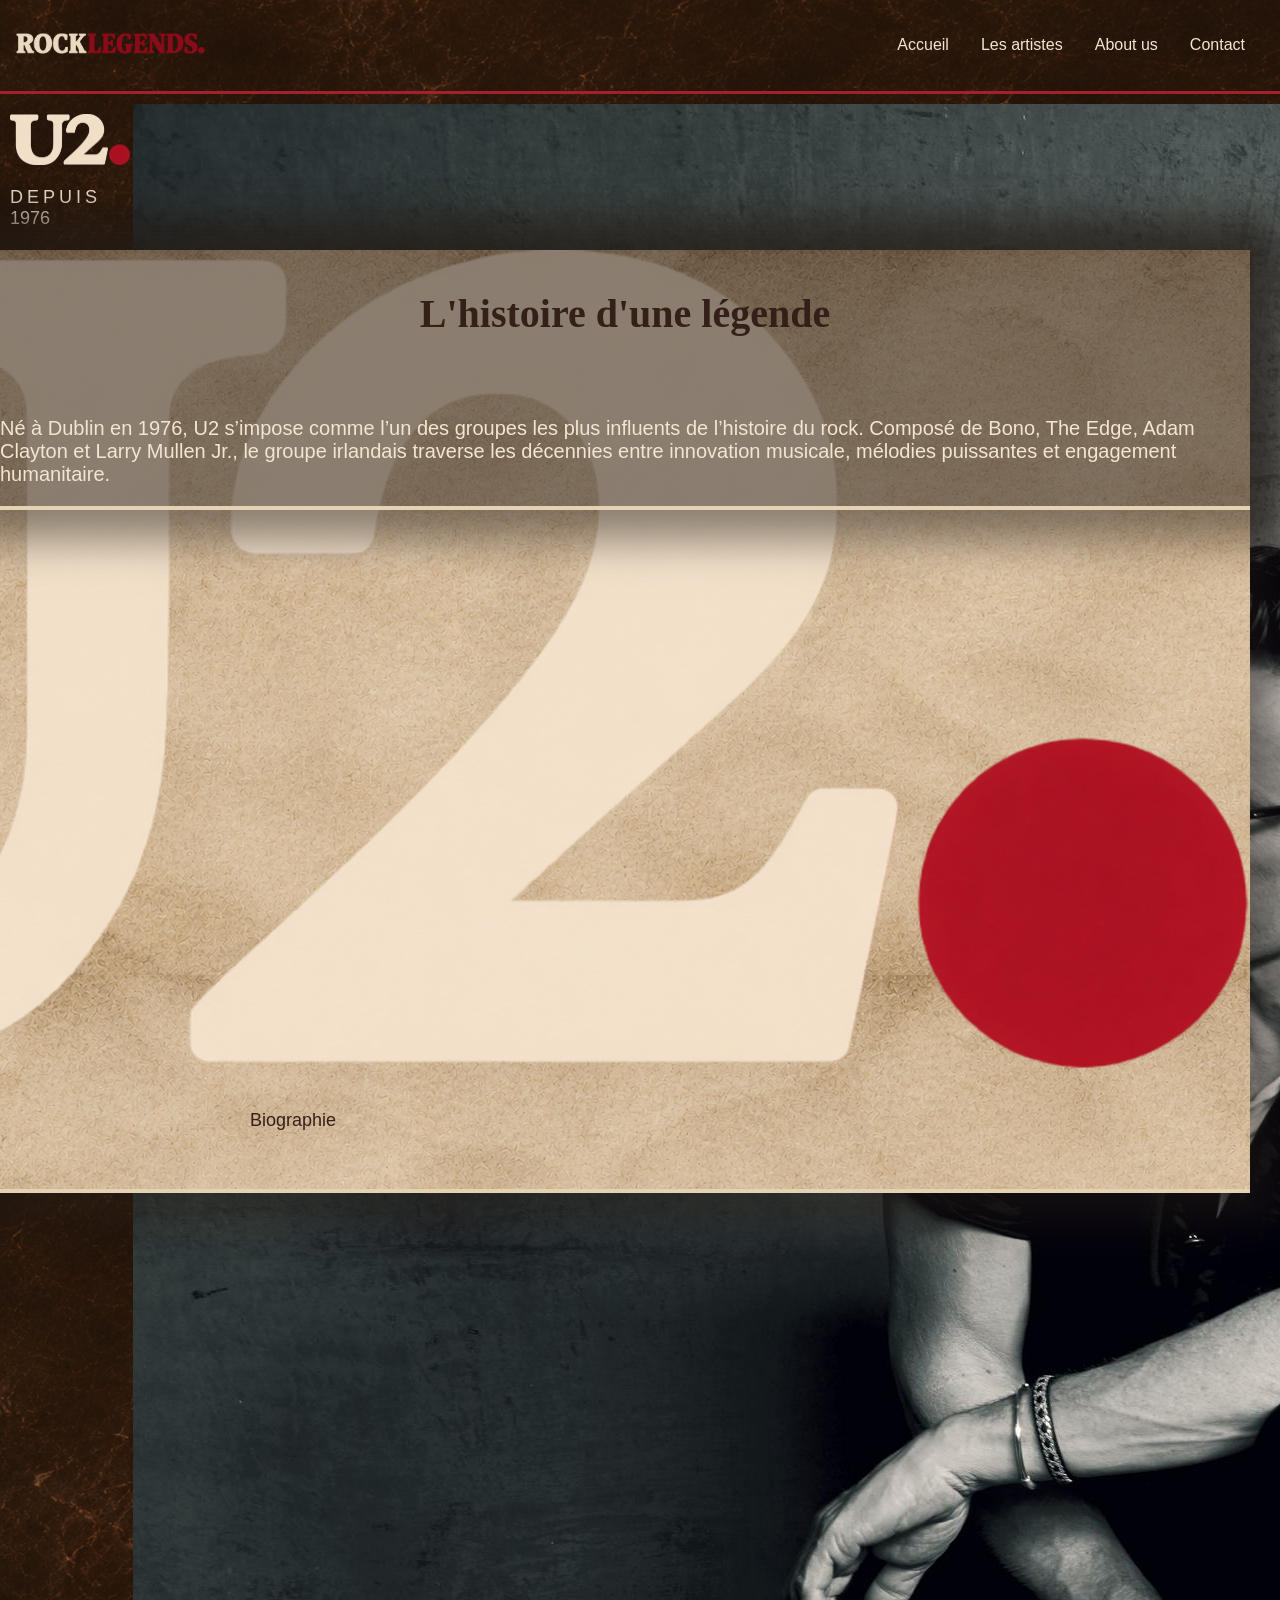
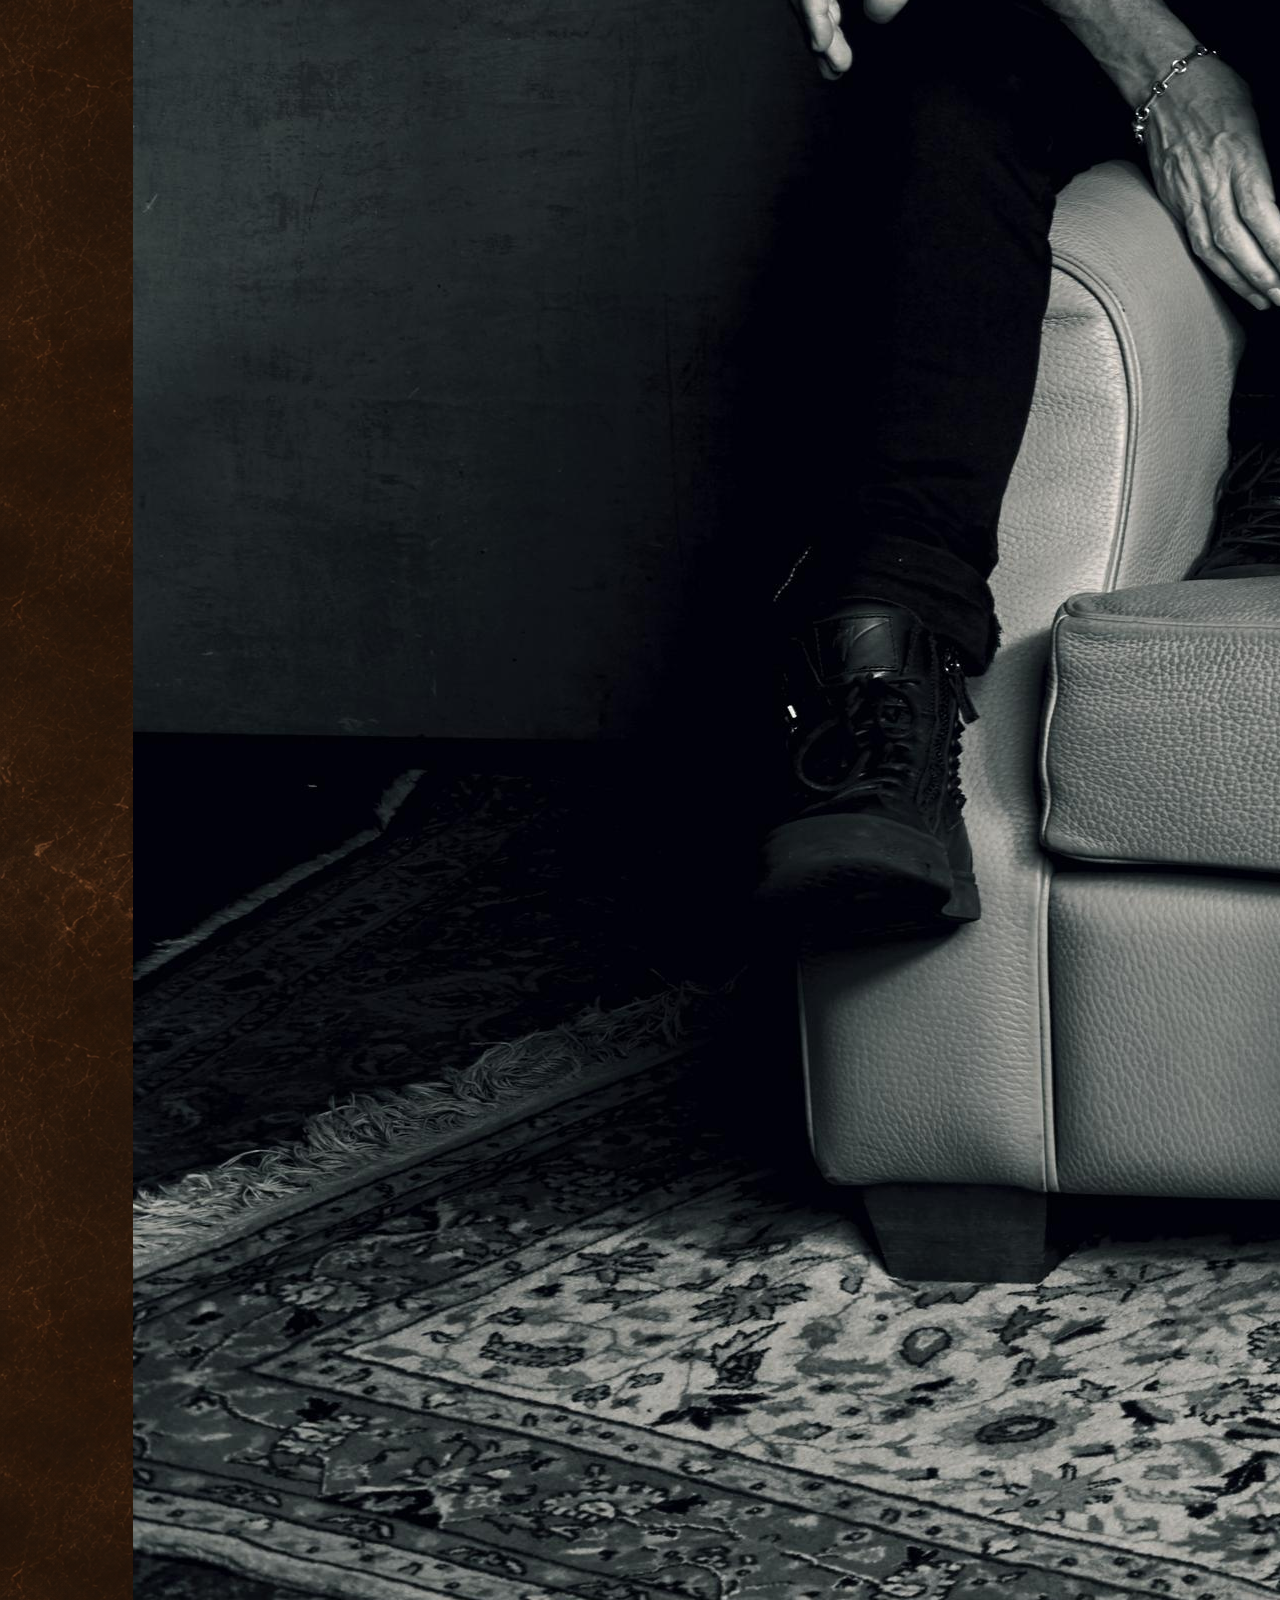
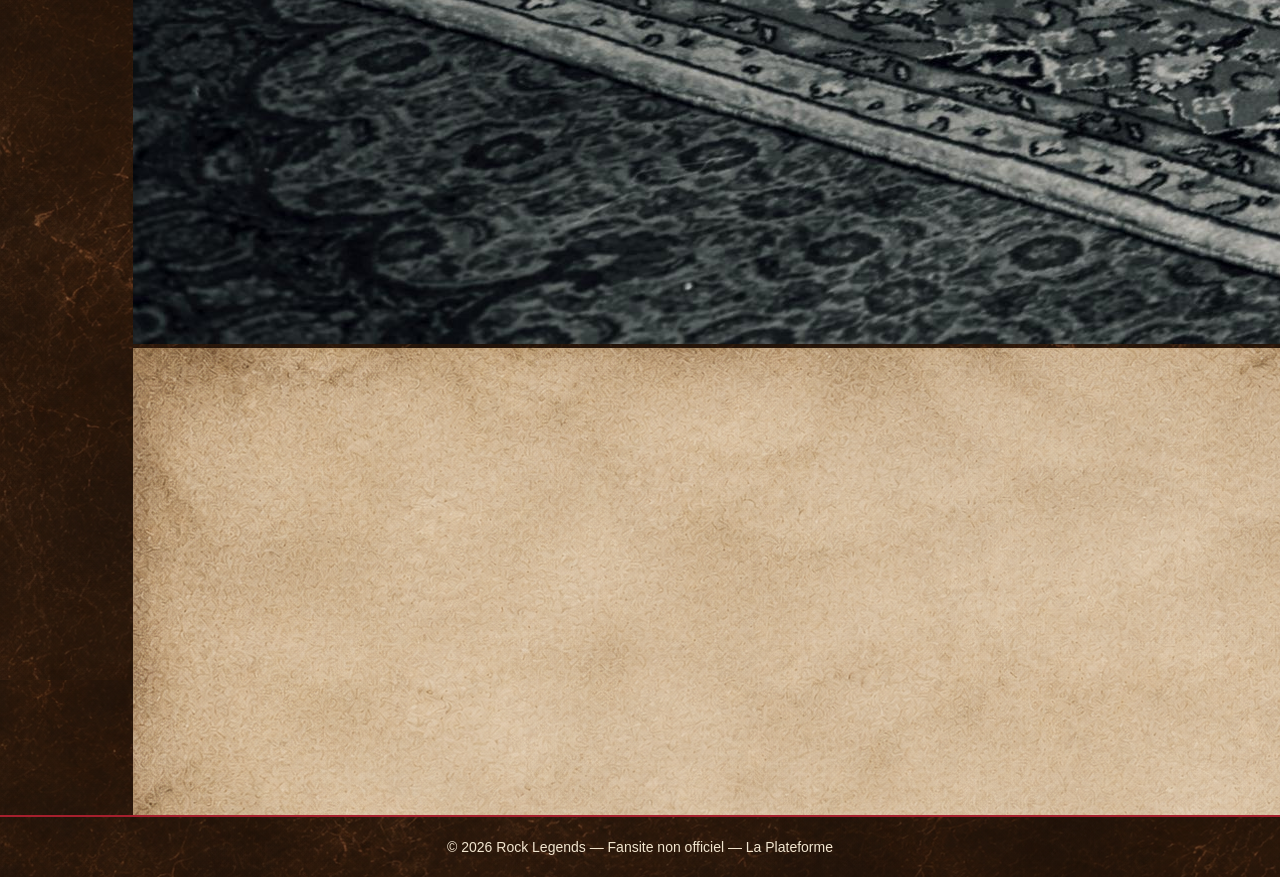
==== fansite1/biographie.html @ 139d448b "Correction commentaires HTML biographie" ====
<!DOCTYPE html>
<html lang="fr">

<head>
    <meta charset="UTF-8">
    <meta name="viewport" content="width=device-width, initial-scale=1.0">
    <title>U2 - Biographie</title>
    <link rel="stylesheet" href="fansite1.css">
</head>





<body>

    <header> <!--EN-TETE-->

        <a href="../accueil/index.html"> <!--Permet d'accéder au menu principal en cliquant sur le logo RockLegends-->
            <img class=logoRock src="images/logo RockLegends.png" alt="logo RockLegends"> <!--Image RockLegends-->
        </a>

        <nav> <!--Lien de navigation-->
            <a href="../fansite1/fansite1.html">Accueil</a>
            <a href="">Les artistes</a>
            <a href="">About us</a>
            <a href="">Contact</a>
        </nav>

    </header>


    <!--Bloc qui contient le menu latéral et le contenu principal pour les disposer côte à côte et les aligner en haut-->
    <div class="conteneur">

        <aside> <!--Contenu secondaire : menu de navigation à gauche-->

            <div>
                <a href="../fansite1/fansite1.html">
                    <img class="logoU2" src="images/logoU2.png" alt="logo U2">
                </a>
                <p><span class="depuis">DEPUIS</span> 1976</p>
            </div>

            <nav><!--Lien de navigation-->
                <a href="../fansite1/fansite1.html">U2 - Home</a>
                <a href="Biographie.html">Biographie</a>
                <a href="Membres.html">Les membres</a>
                <a href="Discographie.html">Discographie</a>
                <a href="Actualité.html">Actualité</a>
                <a href="Evenements.html">Évènements</a>
                <a href="">Photos et vidéos</a>
                <a href="">Réalisations</a>
                <a href="">Sites de fans</a>
                <a href="">Réseaux sociaux</a>
            </nav>

        </aside>

        <!--Contenu principal-->
        <main class="biographie">
            <section> <!--Regroupe la présentation visuelle et la biographie du groupe U2-->
                <!--Bloc de présentation contenant image du groupe et logo U2-->
                <article class="introduction">
                    <img src="images/U2 studio.jfif" alt="U2 studio">
                    <div>
                        <img src="images/logoU2.png" alt="logo U2">
                        <p>Biographie</p>
                    </div>
                </article>

                <!--Bloc contenant les dates importantes de la vie du groupe U2-->
                <article class="dates">
                    <div> <!--Présentation rapide du groupe U2-->
                        <h1>L'histoire d'une légende</h1>
                        <p>Né à Dublin en 1976, U2 s’impose comme l’un des groupes les plus influents de l’histoire du
                            rock.
                            Composé de Bono, The Edge, Adam Clayton et Larry Mullen Jr., le groupe irlandais traverse
                            les
                            décennies entre innovation musicale, mélodies puissantes et engagement humanitaire.</p>
                    </div>


                    <div><!--Dates importantes-->

                        <div>
                            <h2>1976 – Les débuts à Dublin</h2>
                            <p>À l’initiative de Larry Mullen Jr., quatre jeunes musiciens se réunissent à Dublin en
                                1976.
                                D’abord appelé Feedback, puis The Hype, le groupe adopte le nom U2 en 1978 et sort son
                                premier
                                album, Boy, en 1980.</p>
                        </div>

                        <div>
                            <h2>Années 80 – La consécration</h2>
                            <p>Avec les albums War (1983) et The Joshua Tree (1987), U2 conquiert la scène
                                internationale.
                                Des
                                titres emblématiques comme Sunday Bloody Sunday et With or Without You deviennent de
                                véritables
                                classiques du rock.</p>
                        </div>

                        <div>
                            <h2>Années 90 – L’expérimentation</h2>
                            <p>Avec Achtung Baby (1991), U2 marque un tournant artistique en explorant de nouvelles
                                sonorités
                                électroniques. La tournée Zoo TV symbolise cette volonté de se réinventer et de
                                repousser
                                les
                                limites musicales et scéniques.</p>
                        </div>

                        <div>
                            <h2>Depuis 2000 – Un héritage vivant</h2>
                            <p>U2 poursuit son succès avec de nouveaux albums, des tournées mondiales et des spectacles
                                innovants. Fidèle à ses valeurs et à son engagement humanitaire, le groupe continue
                                d’inspirer
                                plusieurs générations de fans.</p>
                        </div>

                    </div>
                </article>
            </section>
        </main>
    </div>


    <footer><!--Pied de page-->
        <p>© 2026 Rock Legends — Fansite non officiel — La Plateforme</p>
    </footer>
</body>

</html>
---- fansite1/fansite1.css ----
/******************************************************************
 *                                                                *
 *                      STYLE PRINCIPAL                           *
 *             Mise en forme générale du fansite U2               *
 *                                                                *
 ******************************************************************/


/*************************************************************************************
            ELEMENTS COMMUNS MINI SITE U2 : MENU LATERAL ET MENU PRINCIPAL
*************************************************************************************/



/*Défilement fluide quand on clique sur un bouton qui nous amène vers une section sur la même page*/
html {
    scroll-behavior: smooth;
}

/*Mise en forme du corps de la page*/
body {
    margin: 0;
    padding: 0;
    background-image: url(images/texture.png);
    background-repeat: repeat;
    color: #E5D2B5;
    font-family: Arial, sans-serif;
}


/*EN-TETE*/

/*Mise en forme de l'en-tête*/
header {
    display: flex;
    align-items: center;
    /*Aligner horizontalement le logo avec les liens de navigation*/
    justify-content: space-between;
    /*Espacer le logo et les liens de navigation*/
    margin-top: 0;
    margin-left: 0;
    margin-right: 0;
    margin-bottom: 0px;
    padding: 10px;
    border-bottom: #A51F2D 3px solid;
    width: 100%;
    /*Pour que l'en-tête prenne toute la largeur de la page*/
    box-sizing: border-box;
    /*Largeur de l'en-tête prend en compte les bordures et le padding*/
}

/*Mise en forme du menu de navigation principal*/
header nav {
    display: flex;
    gap: 32px;
    /*Espace entre les liens de navigation*/
    margin-right: 25px;
    /*Permet d'espacer les liens de navigation avec la droite*/
}

/*Mise en forme des liens de navigation*/
header nav a {
    text-decoration: none;
    color: #F2E6D0;
    transition: color 0.3s ease, transform 0.3s ease;
}

/*Effet quand on survole les liens de navigation*/
header nav a:hover {
    color: #A51F2D;
    transform: scale(1.2);
}

/*Mise en forme du logo RockLegends*/
header .logoRock {
    height: auto;
    width: 200px;
}



/*MENU LATERAL*/

aside {
    color: #F2E6D0;
    padding-left: 10px;
    display: flex;
    flex-direction: column;
    /*Elements en colonne*/
    padding-top: 20px;
    gap: 30px;
    width: 250px;
    /*Largeur du menu latéral*/
}

/*Mise en forme du logo U2*/
aside .logoU2 {
    width: 120px;
    height: auto;
}

/*Mise en page du logo U2 + phrase "Depuis 1976"*/
aside div {
    display: flex;
    flex-direction: column;
    /* Mise en colonne des 2 éléments*/
    justify-content: center;
    /*Alignement vertical des 2 éléments*/
}

/* Mise en forme de la phrase "Depuis 1976*/
aside div p {
    font-size: 18px;
}

/*On espace les lettres du mot "Depuis"*/
.depuis {
    letter-spacing: 4px;
}

/*Mise en page des éléments du menu latéral*/
aside nav {
    display: flex;
    flex-direction: column;
    gap: 25px;
}

/*Mise en forme des liens du menu latéral*/
aside nav a {
    text-decoration: none;
    text-transform: uppercase;
    /*Permet de mettre le texte en majuscule*/
    color: #F2E6D0;
    transition: transform 3s ease;
    /*Indique que le "transform" se fait en 3s*/
}

/*Effet quand on survole les liens*/
aside nav a:hover {
    color: #F2E6D0;
    background-color: #781C23;
    padding: 7px;
    border-left: #A51F2D solid 3px;
    box-sizing: border-box; /*Conserve la taille des éléments incluant le border et le padding*/
    transform: translateX(10px);
    /*Les liens se déplacent vers la droite*/
}






/********************************************
                ACCUEIL U2
********************************************/

/*CONTENU PRINCIPAL*/

/*Mise en forme de l'image de groupe*/
main #band {
    height: 500px;
    width: 100%;
    object-fit: cover;
    /*Evite que l'image se deforme*/
    display: block;
    /*Considère l'image comme un bloc et non pas comme un texte et supprime donc le petit espace sous l'image*/
    object-position: center top;
    /*Permet de centrer les visages sur la photo*/
    filter: sepia(35%);
    /*Effet sépia sur la photo du groupe*/
    transition: transform 3s ease, filter 0.5s ease; /*L'effet du transform se fait en 3s et la suppression du filtre en 0.5s*/
}

/*Effet quand on survole l'image du groupe*/
main #band:hover {
    transform: scale(1.15); /*Taille de l'image augmente de 15%*/
    filter: sepia(0%); /*Retire l'effet sepia de l'image*/
}

/*Mise en forme de l'image du groupe*/
main figure {
    overflow: hidden; /*Evite que les bords de l'image grandissent, seulement l'intérieur de l'image se modifie lors du survol*/
    margin: 0; /*Supprime les marges engendrées par la balise figure*/
}

/*Mise en page du contenu principal*/
main {
    flex: 1;
    /*Permet que le contenu principal occupe tout l'espace restant à côté du menu latéral*/
    padding-top: 10px;
    padding-right: 0px;
}

/*Disposition du contenu principal et du menu latéral côte à côté*/
.conteneur {
    display: flex;
    align-items: flex-start;
    /*Permet que le menu latéral et la photo du groupe commencent en haut*/
}

/*Mise en forme du bloc qui contient le logo U2 et les textes superposés à la photo du groupe*/
main article>div:first-of-type {
    right: 30px;
    position: absolute;
    /*Permet de positionner un élement à un endroit précis sans tenir compte des autres éléments : permet ici de positionner le texte sur l'image*/
    display: flex;
    gap: 20px;
    color: #F2E6D0;
    flex-direction: column;
    background-color: rgba(36, 28, 23, 0.5);
    box-shadow: 0 0 40px 30px rgba(36, 28, 23, 0.5);
    top: 250px;
    align-items: center;
    justify-content: center;
    font-size: 20px;
    border-bottom: #E5D2B5 4px solid;
}

/*Mise en forme du bloc de bienvenue sous la photo du groupe*/
main article>div:last-of-type {
    display: flex;
    flex-direction: column; /*Elements en colonne*/
    align-items: center; /*Elements alignés horizontalement*/
    justify-content: center; /*Elements alignés verticalement*/
    background-image: url(images/texture\ claire.png);
    background-color: #E5D2B5;
    padding-bottom: 40px; /*Ajout d'un padding vers le bas*/
}

/*Mise en forme de la phrase au-dessus du bouton "Découvrez le groupe"*/
main article>div:last-of-type p {
    color: #352019;
    font-size: 18px;
}

/*Mise en forme du logo U2 dans main*/
article .logoU2 {
    height: 130px;
    width: auto;
}

/*Mise en forme du lien "Découvrez le groupe" sous forme de bouton*/
article div a {
    background-color: #781C23;
    color: #F2E6D0;
    border-radius: 10px;
    text-decoration: none;
    padding: 10px;
    text-transform: uppercase; /*Phrase en majuscule*/
    text-align: center; /*Alignement horizontal du texte*/
    font-size: 20px;
    width: 50%;
    margin-bottom: 13px;
    box-shadow: 0px 5px 10px rgba(36, 28, 23, 0.4); /*Ajout d'une ombre autour du bouton*/
    transition: transform 0.4s ease; /*Le bouton se déplace en 0.4s vers le haut*/
}

/*Effet quand on survole le bouton*/
article div a:hover {
    background-color: #A51F2D;
    transform: translateY(-4px); /*Déplacement du bouton vers le haut*/
}

/*Espace entre les lettres du slogan "Beyond the music*/
.slogan {
    letter-spacing: 5px;
}

/*Mise en forme du titre principal h1*/
h1 {
    text-align: center; /*Centre le texte horizontalement*/
    color: #352019;
    font-family: Georgia, serif;
    font-size: 40px;
}

/*Changement de couleur des mots "Quatre musiciens" lors du survol du titre h1*/
h1:hover .quatre {
    color: #A51F2D;
}

/*Création de la barre rouge sous h1*/
hr {
    background-color: #781C23;
    width: 80px;
    height: 3px;
    border: none; /*Retire les bordures de la barre rouge*/
    transition: width 0.8s ease; /*La barre rouge s'élargit en 0.8s*/
}

/*Effet sur la barre rouge quand on survole h1*/
main article>div:last-of-type:hover hr {
    width: 220px; /*Elargissement au survol*/
}

/*Mise en forme des points entre les mots Dublin, Irlande et 1976*/
.point {
    color: #A51F2D;
    margin-right: 5px;
    margin-left: 5px;
}



/*PIED DE PAGE*/

footer {
    border-top: #A51F2D 2px solid;
    width: 100%;
    display: flex;
    align-items: center;
    justify-content: center;
    font-size: 14px;
    color: #F2E6D0;
    padding-top: 8px;
    padding-bottom: 8px;
}



/********************************************
                BIOGRAPHIE
********************************************/




















/******************************************************************
 *                                                                *
 *                      RESPONSIVE DESIGN                         *
 *          Adaptation aux tablettes et aux téléphones            *
 *                                                                *
 ******************************************************************/


/********************************************
            RESPONSIVE TABLETTE
********************************************/

/*Accueil U2*/

@media screen and (max-width: 1024px) {

    header .logoRock {
        width: 160px;
    }

    header nav {
        gap: 20px;
        margin-right: 10px;
    }

    aside {
        width: 180px;
    }

    aside nav a {
        font-size: 14px;
    }

    main {
        min-width: 0;
    }

    main #band {
        height: 400px;
    }

    main article>div:first-of-type {
        right: 20px;
        top: 200px;
        font-size: 14px;
        gap: 10px;
    }

    article .logoU2 {
        height: 90px;
    }

    h1 {
        font-size: 30px;
    }

    article div a {
        font-size: 16px;
        width: 70%;
    }
}



/********************************************
            RESPONSIVE TELEPHONE
********************************************/

/*Accueil U2*/

@media screen and (max-width: 768px) {

    /*Adaptation de l'en-tête*/
    header {
        flex-direction: column;
        gap: 20px;
    }

    header nav {
        flex-wrap: wrap;
        justify-content: center;
        margin-right: 0;
        gap: 15px;
    }

    /*Disposition verticale du menu et du contenu principal*/
    .conteneur {
        flex-direction: column;
    }

    /*Adaptation du menu latéral*/
    aside {
        width: 100%;
        box-sizing: border-box;
        padding: 15px;
        align-items: center;
        gap: 15px;
    }

    aside div {
        align-items: center;
    }

    aside .logoU2 {
        width: 90px;
    }

    aside nav {
        flex-direction: row;
        flex-wrap: wrap;
        justify-content: center;
        gap: 15px;
    }

    /*Adaptation du contenu principal*/
    main {
        width: 100%;
    }

    main #band {
        height: 300px;
    }

    /*Positionnement du logo et des textes sous la photo*/
    main article>div:first-of-type {
        position: static;
        background-color: transparent;
        box-shadow: none;
        gap: 10px;
        padding: 20px;
        font-size: 14px;
    }

    article .logoU2 {
        height: 80px;
    }

    .slogan {
        letter-spacing: 3px;
    }

    /*Adaptation du bloc de bienvenue*/
    main article>div:last-of-type {
        padding: 20px;
        text-align: center;
    }

    h1 {
        font-size: 26px;
    }

    main article>div:last-of-type p {
        font-size: 16px;
    }

    article div a {
        width: 85%;
        font-size: 14px;
        box-sizing: border-box;
    }

    /*Adaptation du pied de page*/
    footer {
        font-size: 12px;
        text-align: center;
    }
}
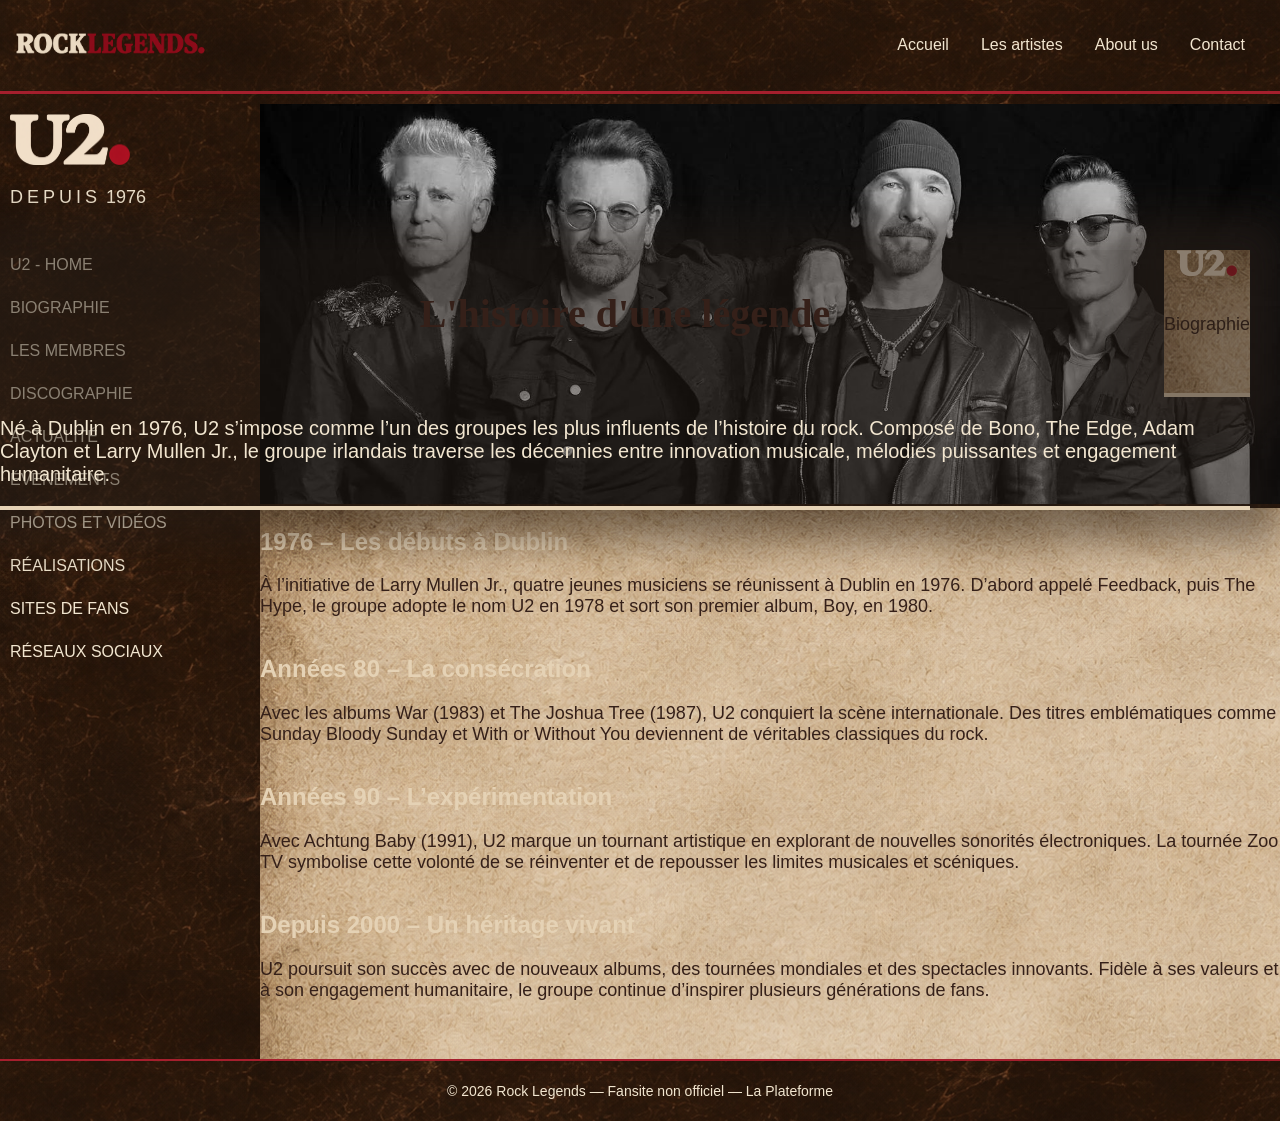
==== commit 5535c381: "Début CSS biographie" ====
--- a/fansite1/biographie.html
+++ b/fansite1/biographie.html
@@ -59,14 +59,20 @@
 
         <!--Contenu principal-->
         <main class="biographie">
-            <section> <!--Regroupe la présentation visuelle et la biographie du groupe U2-->
+
+            <!--Regroupe la présentation visuelle et la biographie du groupe U2-->
+            <section> 
+
                 <!--Bloc de présentation contenant image du groupe et logo U2-->
                 <article class="introduction">
-                    <img src="images/U2 studio.jfif" alt="U2 studio">
+
+                    <img class="U2_studio" src="images/U2 studio.jfif" alt="U2 studio">
+
                     <div>
-                        <img src="images/logoU2.png" alt="logo U2">
+                        <img class="logoU2" src="images/logoU2.png" alt="logo U2">
                         <p>Biographie</p>
                     </div>
+
                 </article>
 
                 <!--Bloc contenant les dates importantes de la vie du groupe U2-->
--- a/fansite1/fansite1.css
+++ b/fansite1/fansite1.css
@@ -6,9 +6,9 @@
  ******************************************************************/
 
 
-/*************************************************************************************
-            ELEMENTS COMMUNS MINI SITE U2 : MENU LATERAL ET MENU PRINCIPAL
-*************************************************************************************/
+/***********************************************************************************************
+            ELEMENTS COMMUNS MINI SITE U2 : MENU LATERAL, MENU PRINCIPAL, PIED DE PAGE
+************************************************************************************************/
 
 
 
@@ -147,7 +147,19 @@
 }
 
 
-
+/*PIED DE PAGE*/
+
+footer {
+    border-top: #A51F2D 2px solid;
+    width: 100%;
+    display: flex;
+    align-items: center;
+    justify-content: center;
+    font-size: 14px;
+    color: #F2E6D0;
+    padding-top: 8px;
+    padding-bottom: 8px;
+}
 
 
 
@@ -303,21 +315,6 @@
 
 
 
-/*PIED DE PAGE*/
-
-footer {
-    border-top: #A51F2D 2px solid;
-    width: 100%;
-    display: flex;
-    align-items: center;
-    justify-content: center;
-    font-size: 14px;
-    color: #F2E6D0;
-    padding-top: 8px;
-    padding-bottom: 8px;
-}
-
-
 
 /********************************************
                 BIOGRAPHIE
@@ -326,9 +323,25 @@
 
 
 
-
-
-
+/*CONTENU PRINCIPAL*/
+
+.U2_studio{
+    width: 100%;
+    height: 400px;
+    object-fit: cover;
+    object-position: center 5%;
+    filter: grayscale(100%);
+}
+
+.introduction .logoU2{
+    height: auto;
+    width: 60px;
+    object-fit: cover;
+
+
+
+
+}
 
 
 
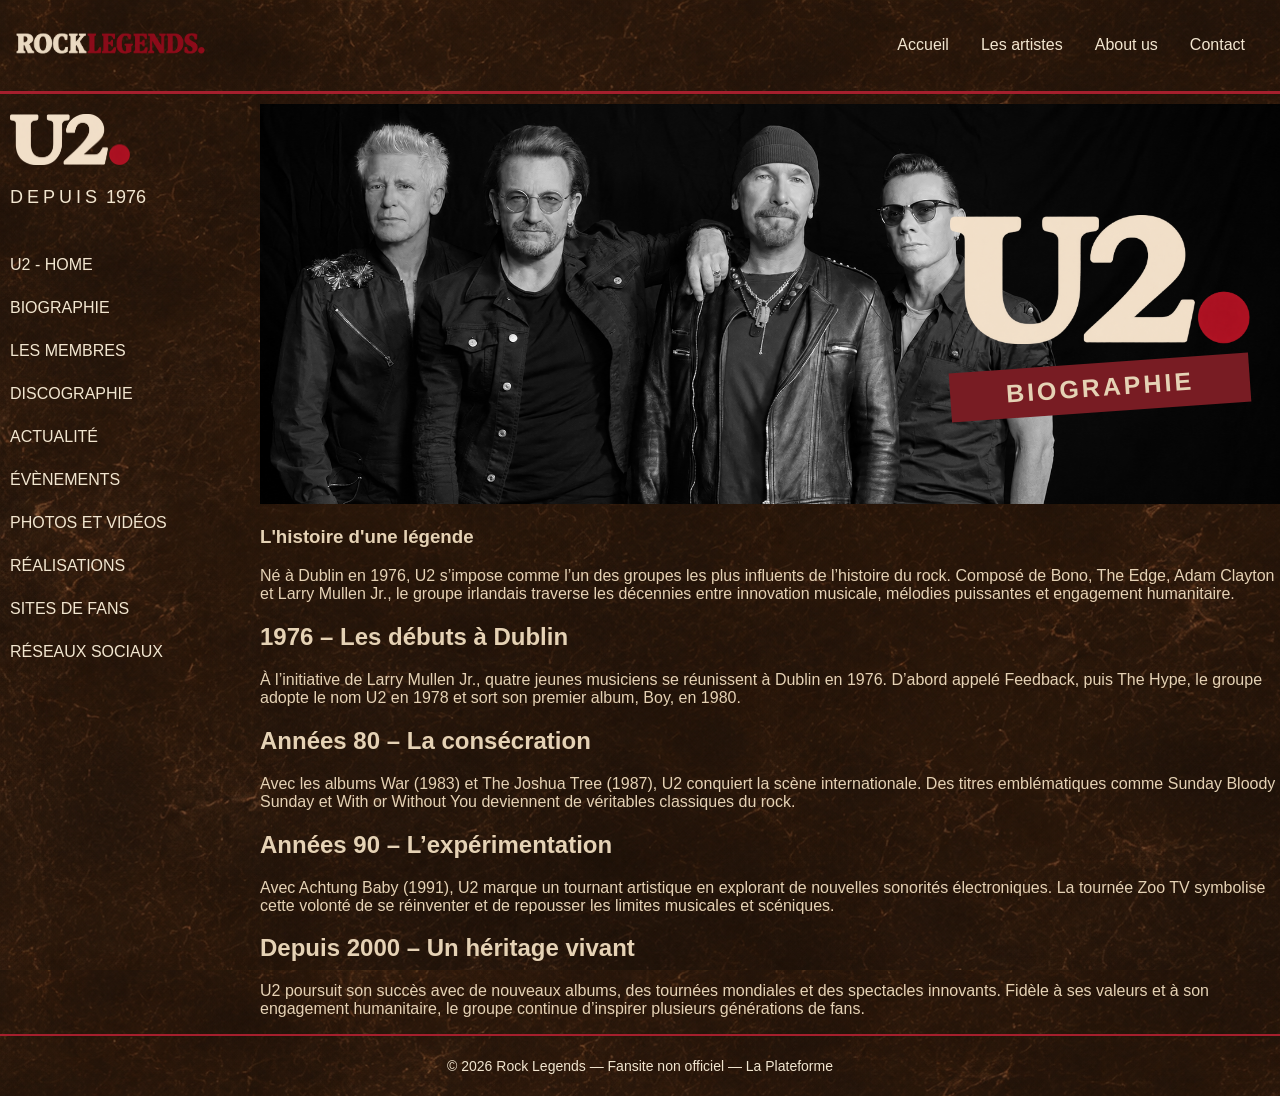
==== commit 169f67bc: "Mise à jour contenu principal" ====
--- a/fansite1/biographie.html
+++ b/fansite1/biographie.html
@@ -58,15 +58,15 @@
         </aside>
 
         <!--Contenu principal-->
-        <main class="biographie">
+        <main>
 
             <!--Regroupe la présentation visuelle et la biographie du groupe U2-->
             <section> 
 
                 <!--Bloc de présentation contenant image du groupe et logo U2-->
-                <article class="introduction">
+                <article class="article1_biographie">
 
-                    <img class="U2_studio" src="images/U2 studio.jfif" alt="U2 studio">
+                    <img class="U2_studio" src="images/U2 studio.png" alt="U2 studio">
 
                     <div>
                         <img class="logoU2" src="images/logoU2.png" alt="logo U2">
@@ -76,7 +76,7 @@
                 </article>
 
                 <!--Bloc contenant les dates importantes de la vie du groupe U2-->
-                <article class="dates">
+                <article class="article2_biographie">
                     <div> <!--Présentation rapide du groupe U2-->
                         <h1>L'histoire d'une légende</h1>
                         <p>Né à Dublin en 1976, U2 s’impose comme l’un des groupes les plus influents de l’histoire du
--- a/fansite1/fansite1.css
+++ b/fansite1/fansite1.css
@@ -146,6 +146,20 @@
     /*Les liens se déplacent vers la droite*/
 }
 
+/*Mise en page du contenu principal*/
+main {
+    flex: 1;
+    /*Permet que le contenu principal occupe tout l'espace restant à côté du menu latéral*/
+    padding-top: 10px;
+    padding-right: 0px;
+}
+
+/*Disposition du contenu principal et du menu latéral côte à côté*/
+.conteneur {
+    display: flex;
+    align-items: flex-start;
+    /*Permet que le menu latéral et la photo du groupe commencent en haut*/
+}
 
 /*PIED DE PAGE*/
 
@@ -191,28 +205,13 @@
 }
 
 /*Mise en forme de l'image du groupe*/
-main figure {
+main #figure_band {
     overflow: hidden; /*Evite que les bords de l'image grandissent, seulement l'intérieur de l'image se modifie lors du survol*/
     margin: 0; /*Supprime les marges engendrées par la balise figure*/
 }
 
-/*Mise en page du contenu principal*/
-main {
-    flex: 1;
-    /*Permet que le contenu principal occupe tout l'espace restant à côté du menu latéral*/
-    padding-top: 10px;
-    padding-right: 0px;
-}
-
-/*Disposition du contenu principal et du menu latéral côte à côté*/
-.conteneur {
-    display: flex;
-    align-items: flex-start;
-    /*Permet que le menu latéral et la photo du groupe commencent en haut*/
-}
-
 /*Mise en forme du bloc qui contient le logo U2 et les textes superposés à la photo du groupe*/
-main article>div:first-of-type {
+main .article1_home>div:first-of-type {
     right: 30px;
     position: absolute;
     /*Permet de positionner un élement à un endroit précis sans tenir compte des autres éléments : permet ici de positionner le texte sur l'image*/
@@ -230,7 +229,7 @@
 }
 
 /*Mise en forme du bloc de bienvenue sous la photo du groupe*/
-main article>div:last-of-type {
+main .article1_home>div:last-of-type {
     display: flex;
     flex-direction: column; /*Elements en colonne*/
     align-items: center; /*Elements alignés horizontalement*/
@@ -241,19 +240,19 @@
 }
 
 /*Mise en forme de la phrase au-dessus du bouton "Découvrez le groupe"*/
-main article>div:last-of-type p {
+main .article1_home>div:last-of-type p {
     color: #352019;
     font-size: 18px;
 }
 
 /*Mise en forme du logo U2 dans main*/
-article .logoU2 {
+.article1_home .logoU2 {
     height: 130px;
     width: auto;
 }
 
 /*Mise en forme du lien "Découvrez le groupe" sous forme de bouton*/
-article div a {
+.article1_home div a {
     background-color: #781C23;
     color: #F2E6D0;
     border-radius: 10px;
@@ -269,18 +268,18 @@
 }
 
 /*Effet quand on survole le bouton*/
-article div a:hover {
+.article1_home div a:hover {
     background-color: #A51F2D;
     transform: translateY(-4px); /*Déplacement du bouton vers le haut*/
 }
 
 /*Espace entre les lettres du slogan "Beyond the music*/
-.slogan {
+.article1_home .slogan {
     letter-spacing: 5px;
 }
 
 /*Mise en forme du titre principal h1*/
-h1 {
+.article1_home h1 {
     text-align: center; /*Centre le texte horizontalement*/
     color: #352019;
     font-family: Georgia, serif;
@@ -288,12 +287,12 @@
 }
 
 /*Changement de couleur des mots "Quatre musiciens" lors du survol du titre h1*/
-h1:hover .quatre {
+.article1_home h1:hover .quatre {
     color: #A51F2D;
 }
 
 /*Création de la barre rouge sous h1*/
-hr {
+.article1_home hr {
     background-color: #781C23;
     width: 80px;
     height: 3px;
@@ -302,12 +301,12 @@
 }
 
 /*Effet sur la barre rouge quand on survole h1*/
-main article>div:last-of-type:hover hr {
+main .article1_home>div:last-of-type:hover hr {
     width: 220px; /*Elargissement au survol*/
 }
 
 /*Mise en forme des points entre les mots Dublin, Irlande et 1976*/
-.point {
+.article1_home .point {
     color: #A51F2D;
     margin-right: 5px;
     margin-left: 5px;
@@ -333,16 +332,31 @@
     filter: grayscale(100%);
 }
 
-.introduction .logoU2{
+.article1_biographie .logoU2{
     height: auto;
-    width: 60px;
-    object-fit: cover;
-
-
-
-
-}
-
+    width:  300px;
+}
+
+.article1_biographie div{
+    position: absolute;
+    right : 30px;
+    top : 215px;
+}
+
+.article1_biographie div p{
+    background-color: #781C23;
+    font-size: 25px;
+    text-align: center;
+    padding: 10px 20px;
+    transform: rotate(-4deg);
+    text-transform: uppercase;
+    letter-spacing: 3px;
+    font-weight: bold;
+    margin-top: 15px;
+    
+
+
+}
 
 
 
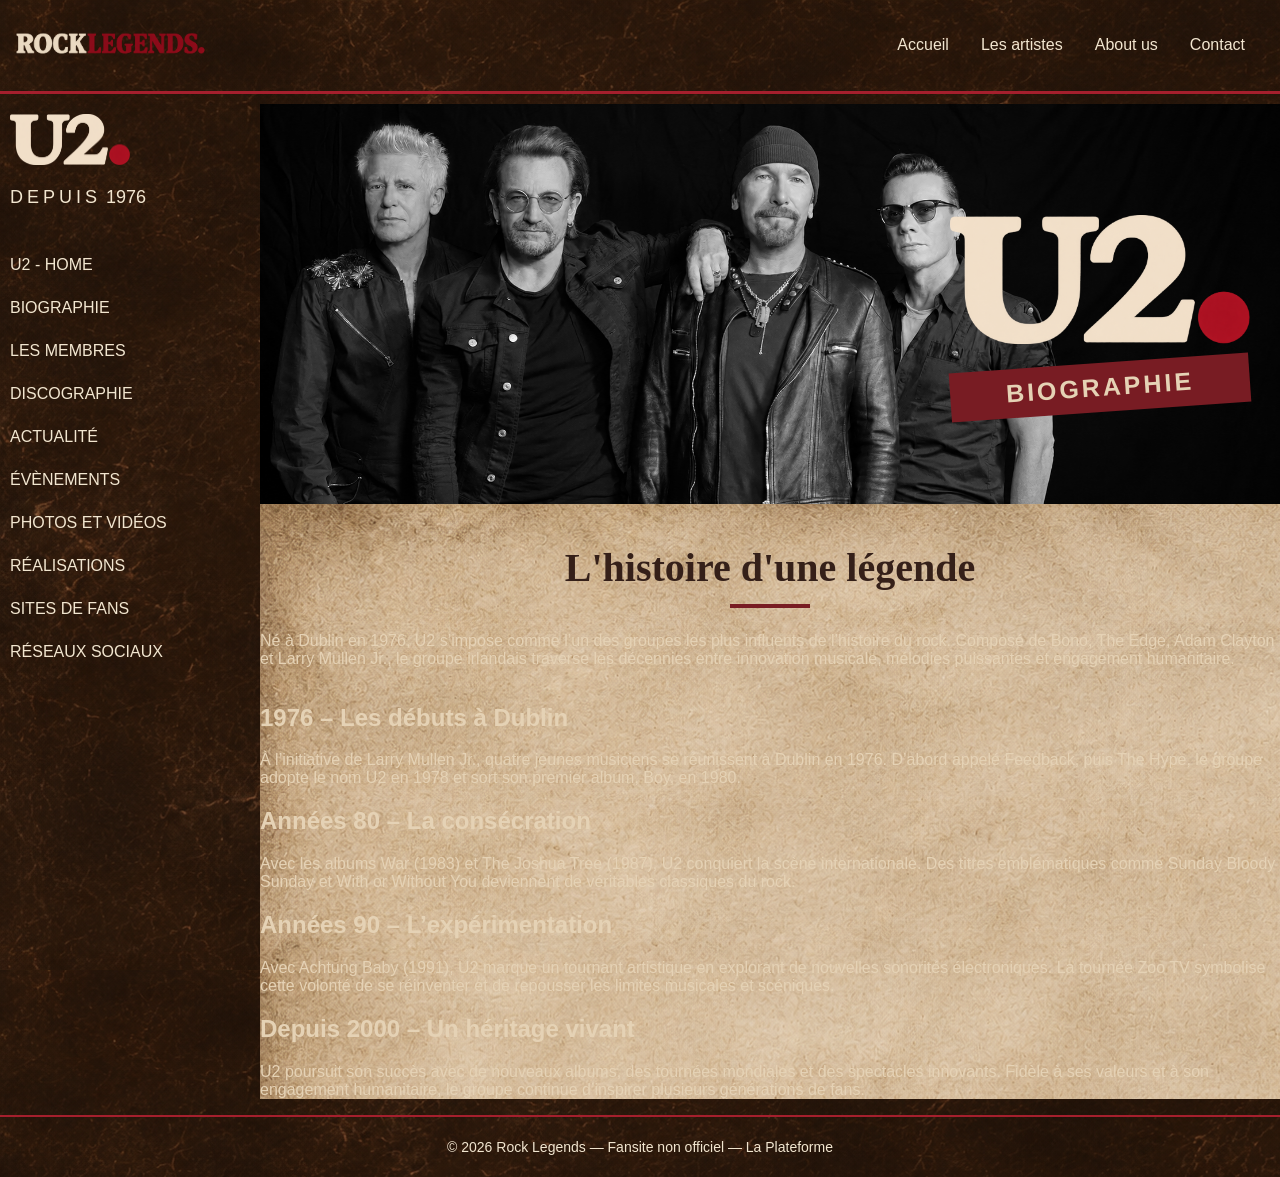
==== commit 61cbfe6b: "Ajout CSS biographie" ====
--- a/fansite1/biographie.html
+++ b/fansite1/biographie.html
@@ -77,8 +77,9 @@
 
                 <!--Bloc contenant les dates importantes de la vie du groupe U2-->
                 <article class="article2_biographie">
-                    <div> <!--Présentation rapide du groupe U2-->
+                    <div class="introducing"> <!--Présentation rapide du groupe U2-->
                         <h1>L'histoire d'une légende</h1>
+                        <hr>
                         <p>Né à Dublin en 1976, U2 s’impose comme l’un des groupes les plus influents de l’histoire du
                             rock.
                             Composé de Bono, The Edge, Adam Clayton et Larry Mullen Jr., le groupe irlandais traverse
--- a/fansite1/fansite1.css
+++ b/fansite1/fansite1.css
@@ -330,8 +330,10 @@
     object-fit: cover;
     object-position: center 5%;
     filter: grayscale(100%);
-}
-
+    display: block; /*Considère l'image comme un bloc et non pas comme un texte et retire l'espace en bas de l'image*/
+}
+
+/*Article 1*/
 .article1_biographie .logoU2{
     height: auto;
     width:  300px;
@@ -353,10 +355,40 @@
     letter-spacing: 3px;
     font-weight: bold;
     margin-top: 15px;
-    
-
-
-}
+}
+
+
+
+
+/*Article 2*/
+.article2_biographie h1{
+    font-family: Georgia, serif;
+    text-align: center;
+    color: #352019;
+    font-size: 40px;
+    font-weight: bold;
+    margin-bottom: 5px;
+}
+
+.article2_biographie .introducing{
+    display: flex;
+    flex-direction: column;
+    align-items: center;
+    justify-content: center;
+}
+
+.article2_biographie{
+    background-image: url(images/texture\ claire.png);
+}
+
+.article2_biographie .introducing hr {
+    background-color: #781C23;
+    border: none;
+    width: 80px;
+    height: 4px;
+}
+
+
 
 
 
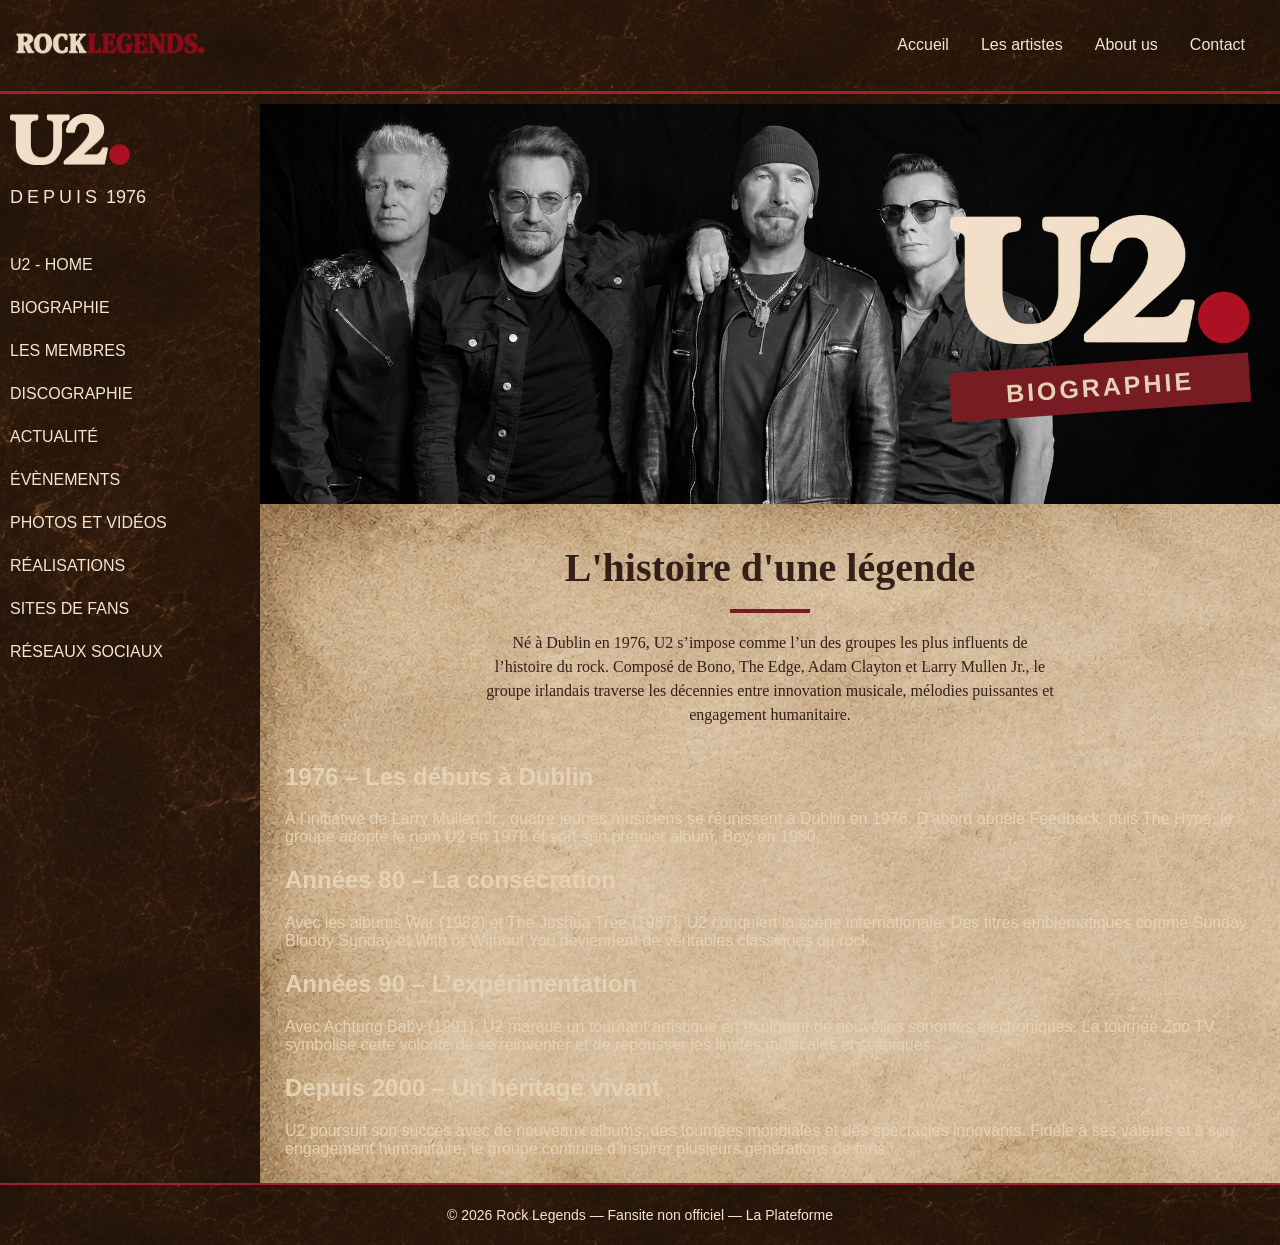
==== commit 34f269e9: "Ajout padding" ====
--- a/fansite1/biographie.html
+++ b/fansite1/biographie.html
@@ -88,9 +88,9 @@
                     </div>
 
 
-                    <div><!--Dates importantes-->
+                    <div class="dates"><!--Dates importantes-->
 
-                        <div>
+                        <div class="1976">
                             <h2>1976 – Les débuts à Dublin</h2>
                             <p>À l’initiative de Larry Mullen Jr., quatre jeunes musiciens se réunissent à Dublin en
                                 1976.
@@ -99,7 +99,7 @@
                                 album, Boy, en 1980.</p>
                         </div>
 
-                        <div>
+                        <div class="years80">
                             <h2>Années 80 – La consécration</h2>
                             <p>Avec les albums War (1983) et The Joshua Tree (1987), U2 conquiert la scène
                                 internationale.
@@ -109,7 +109,7 @@
                                 classiques du rock.</p>
                         </div>
 
-                        <div>
+                        <div class="years90">
                             <h2>Années 90 – L’expérimentation</h2>
                             <p>Avec Achtung Baby (1991), U2 marque un tournant artistique en explorant de nouvelles
                                 sonorités
@@ -119,7 +119,7 @@
                                 limites musicales et scéniques.</p>
                         </div>
 
-                        <div>
+                        <div class="years2000">
                             <h2>Depuis 2000 – Un héritage vivant</h2>
                             <p>U2 poursuit son succès avec de nouveaux albums, des tournées mondiales et des spectacles
                                 innovants. Fidèle à ses valeurs et à son engagement humanitaire, le groupe continue
--- a/fansite1/fansite1.css
+++ b/fansite1/fansite1.css
@@ -367,7 +367,7 @@
     color: #352019;
     font-size: 40px;
     font-weight: bold;
-    margin-bottom: 5px;
+    margin-bottom: 0px;
 }
 
 .article2_biographie .introducing{
@@ -375,10 +375,12 @@
     flex-direction: column;
     align-items: center;
     justify-content: center;
+    gap : 10px;
 }
 
 .article2_biographie{
     background-image: url(images/texture\ claire.png);
+    padding: 0px 25px 25px;
 }
 
 .article2_biographie .introducing hr {
@@ -386,6 +388,21 @@
     border: none;
     width: 80px;
     height: 4px;
+}
+
+.article2_biographie .introducing p{
+margin-left: 200px;
+margin-right: 200px;
+text-align: center;
+color: #352019;
+line-height: 1.5; /*Largeur de l'interligne*/
+font-family: Georgia,  serif;
+margin-top: 0px;
+
+}
+
+.article2_biographie .dates .years2000 p{
+    margin-bottom: 0px;
 }
 
 
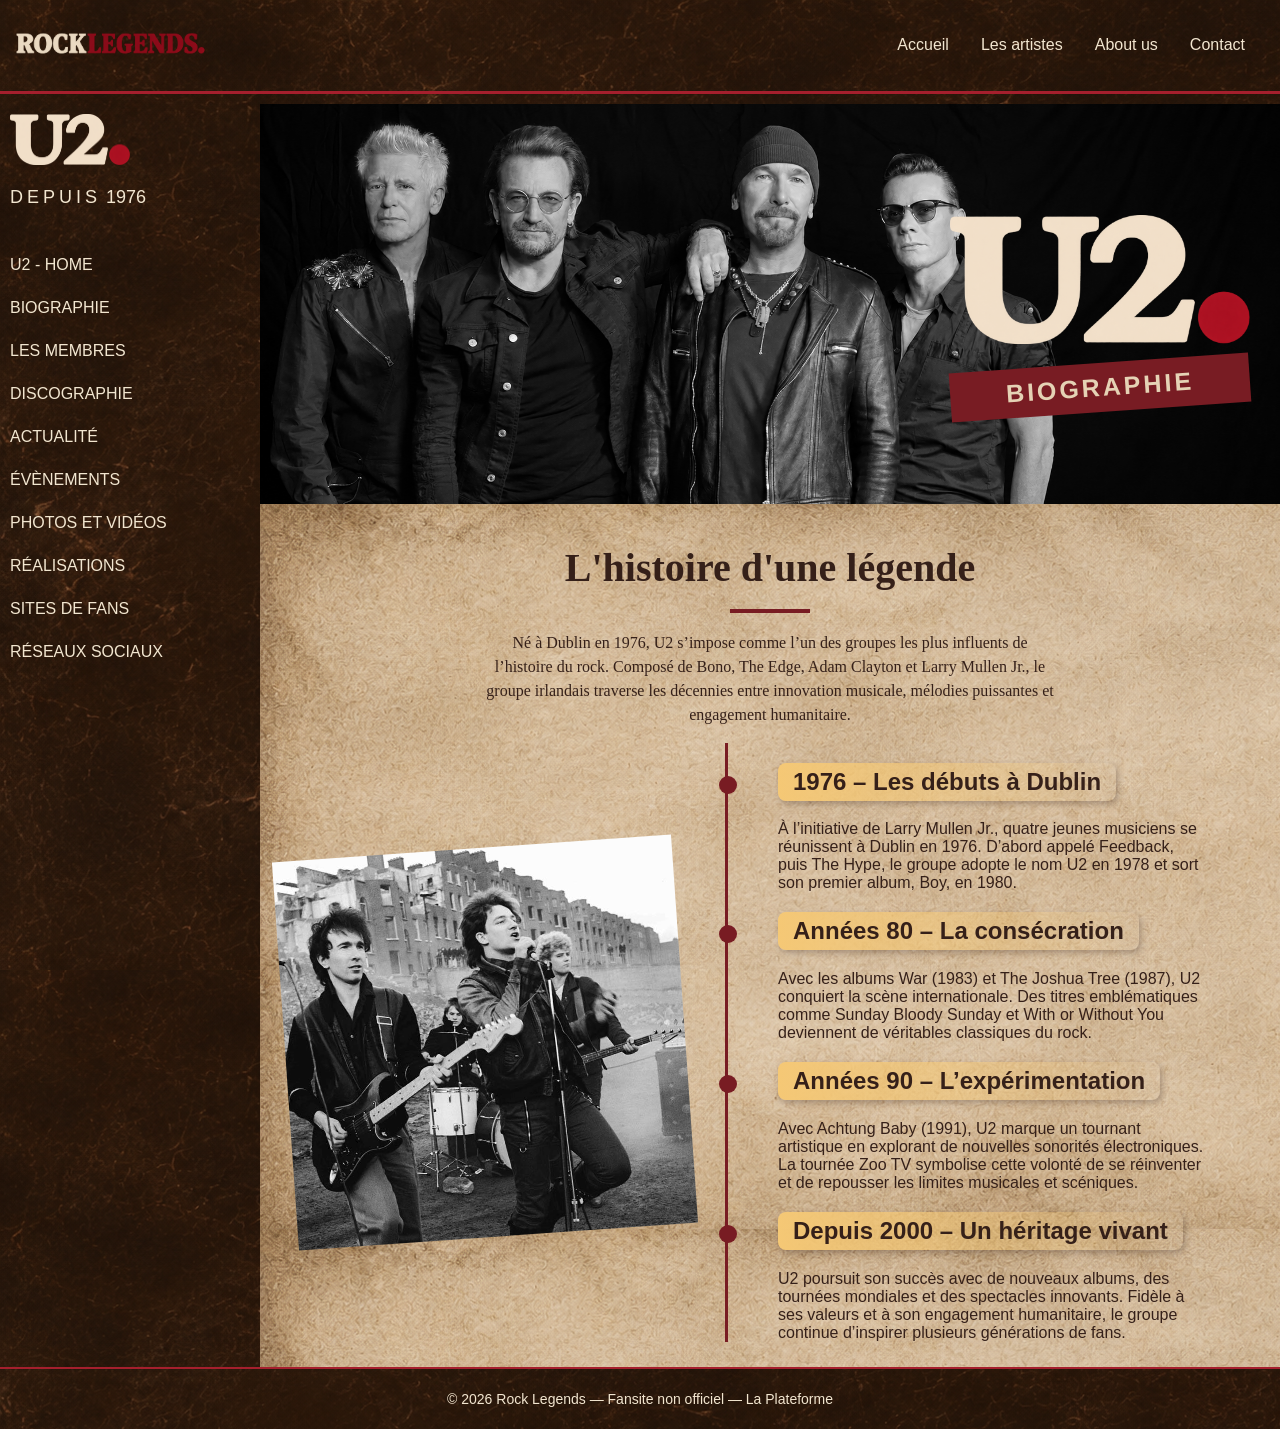
==== commit 5259adea: "Ajout photo" ====
--- a/fansite1/biographie.html
+++ b/fansite1/biographie.html
@@ -61,7 +61,7 @@
         <main>
 
             <!--Regroupe la présentation visuelle et la biographie du groupe U2-->
-            <section> 
+            <section>
 
                 <!--Bloc de présentation contenant image du groupe et logo U2-->
                 <article class="article1_biographie">
@@ -87,44 +87,51 @@
                             décennies entre innovation musicale, mélodies puissantes et engagement humanitaire.</p>
                     </div>
 
+                    
+                    <div class="frise">
 
-                    <div class="dates"><!--Dates importantes-->
+                        <img id="U2_1980" src="images/young concert.jfif" alt="Concert U2 années 1980">
 
-                        <div class="1976">
-                            <h2>1976 – Les débuts à Dublin</h2>
-                            <p>À l’initiative de Larry Mullen Jr., quatre jeunes musiciens se réunissent à Dublin en
-                                1976.
-                                D’abord appelé Feedback, puis The Hype, le groupe adopte le nom U2 en 1978 et sort son
-                                premier
-                                album, Boy, en 1980.</p>
-                        </div>
+                        <div class="dates"><!--Dates importantes-->
 
-                        <div class="years80">
-                            <h2>Années 80 – La consécration</h2>
-                            <p>Avec les albums War (1983) et The Joshua Tree (1987), U2 conquiert la scène
-                                internationale.
-                                Des
-                                titres emblématiques comme Sunday Bloody Sunday et With or Without You deviennent de
-                                véritables
-                                classiques du rock.</p>
-                        </div>
+                            <div class="1976">
+                                <h2>1976 – Les débuts à Dublin</h2>
+                                <p>À l’initiative de Larry Mullen Jr., quatre jeunes musiciens se réunissent à Dublin en
+                                    1976.
+                                    D’abord appelé Feedback, puis The Hype, le groupe adopte le nom U2 en 1978 et sort
+                                    son
+                                    premier
+                                    album, Boy, en 1980.</p>
+                            </div>
 
-                        <div class="years90">
-                            <h2>Années 90 – L’expérimentation</h2>
-                            <p>Avec Achtung Baby (1991), U2 marque un tournant artistique en explorant de nouvelles
-                                sonorités
-                                électroniques. La tournée Zoo TV symbolise cette volonté de se réinventer et de
-                                repousser
-                                les
-                                limites musicales et scéniques.</p>
-                        </div>
+                            <div class="years80">
+                                <h2>Années 80 – La consécration</h2>
+                                <p>Avec les albums War (1983) et The Joshua Tree (1987), U2 conquiert la scène
+                                    internationale.
+                                    Des
+                                    titres emblématiques comme Sunday Bloody Sunday et With or Without You deviennent de
+                                    véritables
+                                    classiques du rock.</p>
+                            </div>
 
-                        <div class="years2000">
-                            <h2>Depuis 2000 – Un héritage vivant</h2>
-                            <p>U2 poursuit son succès avec de nouveaux albums, des tournées mondiales et des spectacles
-                                innovants. Fidèle à ses valeurs et à son engagement humanitaire, le groupe continue
-                                d’inspirer
-                                plusieurs générations de fans.</p>
+                            <div class="years90">
+                                <h2>Années 90 – L’expérimentation</h2>
+                                <p>Avec Achtung Baby (1991), U2 marque un tournant artistique en explorant de nouvelles
+                                    sonorités
+                                    électroniques. La tournée Zoo TV symbolise cette volonté de se réinventer et de
+                                    repousser
+                                    les
+                                    limites musicales et scéniques.</p>
+                            </div>
+
+                            <div class="years2000">
+                                <h2>Depuis 2000 – Un héritage vivant</h2>
+                                <p>U2 poursuit son succès avec de nouveaux albums, des tournées mondiales et des
+                                    spectacles
+                                    innovants. Fidèle à ses valeurs et à son engagement humanitaire, le groupe continue
+                                    d’inspirer
+                                    plusieurs générations de fans.</p>
+                            </div>
                         </div>
 
                     </div>
--- a/fansite1/fansite1.css
+++ b/fansite1/fansite1.css
@@ -406,6 +406,62 @@
 }
 
 
+.article2_biographie .dates h2{
+    background: linear-gradient(to right, #F5C875, transparent) ;
+    /*Indique que le fond aura une couleur linéeaire de gauche à droite, qui va commencer par du jaune et finir en transparent*/
+    font-weight: bolder;
+    color: #352019;
+    width: fit-content; /*Adapte la largeur du bloc ici le fond à son contenu ici h2*/
+    padding: 5px 15px; /*padding de 5px en haut en bas et 10px à droite à gauche*/
+    border-radius: 8px;
+    box-shadow: 2px 3px 6px rgba(53, 32, 25, 0.3);
+}
+
+.article2_biographie .dates p{
+    color: #352019;
+}
+
+/* Création de la barre rouge de la frise chronologique*/
+.article2_biographie .dates{
+    flex : 1;
+    margin-right: 50px;
+    border-left: 3px solid #781C23;
+    padding-left: 50px;
+}
+
+/*On positionne chaque bloc de date comme référence pour placer les points rouges de la frise chronologique*/
+.article2_biographie .dates div{
+    position: relative;
+}
+
+/*Création des points rouges de la frise chronologique*/
+.article2_biographie .dates div::before{
+    content: "";
+    background-color: #781C23;
+    width: 18px;
+    height: 18px;
+    border-radius: 50%;
+    position: absolute;
+    left : -59.5px;
+    top:13px;
+}
+
+.article2_biographie #U2_1980{
+    width: 400px;
+    height: auto;
+    border: #781C23 2px;
+    transform: rotate(-4deg);
+    display: block;
+}
+
+.article2_biographie .frise{
+    display: flex;
+    align-items: center;
+    gap:40px;
+}
+
+
+
 
 
 
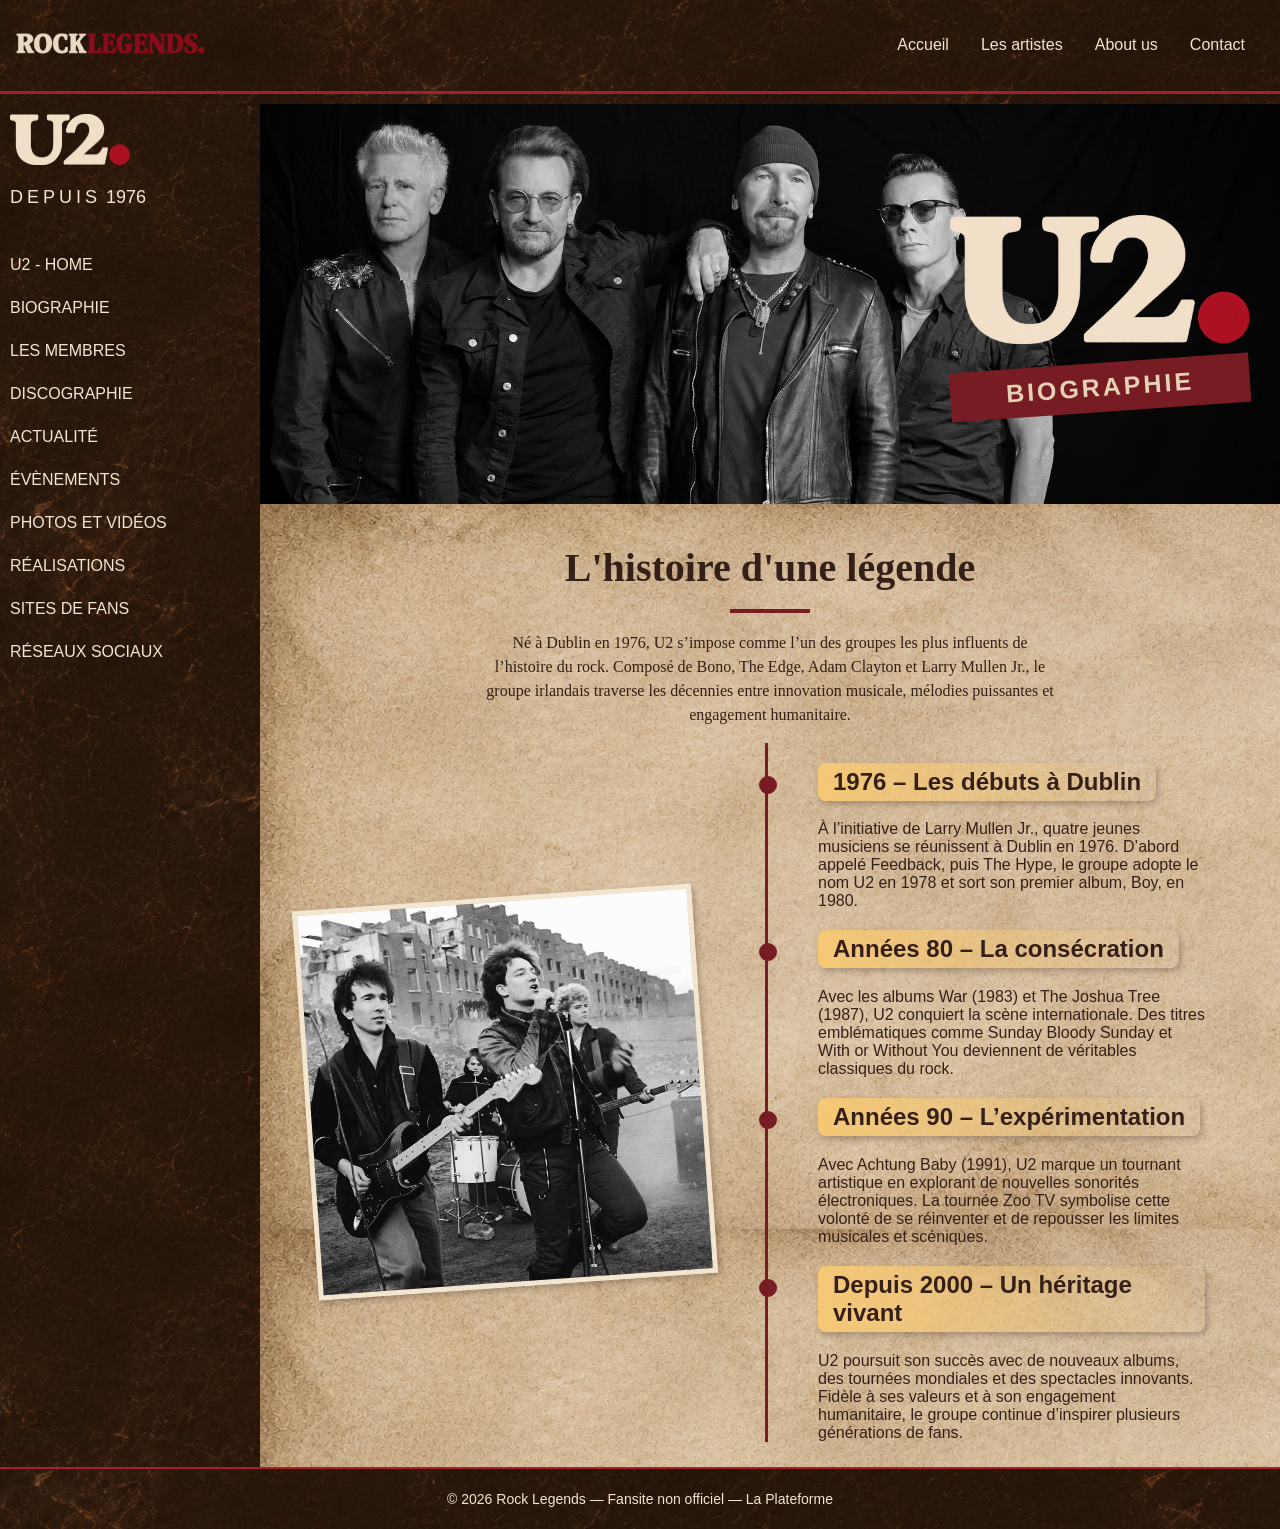
==== commit a3c28b73: "Ajout effets CSS bio" ====
--- a/fansite1/biographie.html
+++ b/fansite1/biographie.html
@@ -66,7 +66,7 @@
                 <!--Bloc de présentation contenant image du groupe et logo U2-->
                 <article class="article1_biographie">
 
-                    <img class="U2_studio" src="images/U2 studio.png" alt="U2 studio">
+                    <figure id="figure_U2_studio"><img class="U2_studio" src="images/U2 studio.png" alt="U2 studio"></figure>
 
                     <div>
                         <img class="logoU2" src="images/logoU2.png" alt="logo U2">
--- a/fansite1/fansite1.css
+++ b/fansite1/fansite1.css
@@ -34,7 +34,7 @@
 header {
     display: flex;
     align-items: center;
-    /*Aligner horizontalement le logo avec les liens de navigation*/
+    /*Aligner verticalement le logo avec les liens de navigation*/
     justify-content: space-between;
     /*Espacer le logo et les liens de navigation*/
     margin-top: 0;
@@ -141,7 +141,8 @@
     background-color: #781C23;
     padding: 7px;
     border-left: #A51F2D solid 3px;
-    box-sizing: border-box; /*Conserve la taille des éléments incluant le border et le padding*/
+    box-sizing: border-box;
+    /*Conserve la taille des éléments incluant le border et le padding*/
     transform: translateX(10px);
     /*Les liens se déplacent vers la droite*/
 }
@@ -195,19 +196,24 @@
     /*Permet de centrer les visages sur la photo*/
     filter: sepia(35%);
     /*Effet sépia sur la photo du groupe*/
-    transition: transform 3s ease, filter 0.5s ease; /*L'effet du transform se fait en 3s et la suppression du filtre en 0.5s*/
+    transition: transform 3s ease, filter 0.5s ease;
+    /*L'effet du transform se fait en 3s et la suppression du filtre en 0.5s*/
 }
 
 /*Effet quand on survole l'image du groupe*/
 main #band:hover {
-    transform: scale(1.15); /*Taille de l'image augmente de 15%*/
-    filter: sepia(0%); /*Retire l'effet sepia de l'image*/
+    transform: scale(1.15);
+    /*Taille de l'image augmente de 15%*/
+    filter: sepia(0%);
+    /*Retire l'effet sepia de l'image*/
 }
 
 /*Mise en forme de l'image du groupe*/
 main #figure_band {
-    overflow: hidden; /*Evite que les bords de l'image grandissent, seulement l'intérieur de l'image se modifie lors du survol*/
-    margin: 0; /*Supprime les marges engendrées par la balise figure*/
+    overflow: hidden;
+    /*Evite que les bords de l'image grandissent, seulement l'intérieur de l'image se modifie lors du survol*/
+    margin: 0;
+    /*Supprime les marges engendrées par la balise figure*/
 }
 
 /*Mise en forme du bloc qui contient le logo U2 et les textes superposés à la photo du groupe*/
@@ -231,12 +237,16 @@
 /*Mise en forme du bloc de bienvenue sous la photo du groupe*/
 main .article1_home>div:last-of-type {
     display: flex;
-    flex-direction: column; /*Elements en colonne*/
-    align-items: center; /*Elements alignés horizontalement*/
-    justify-content: center; /*Elements alignés verticalement*/
+    flex-direction: column;
+    /*Elements en colonne*/
+    align-items: center;
+    /*Elements alignés horizontalement*/
+    justify-content: center;
+    /*Elements alignés verticalement*/
     background-image: url(images/texture\ claire.png);
     background-color: #E5D2B5;
-    padding-bottom: 40px; /*Ajout d'un padding vers le bas*/
+    padding-bottom: 40px;
+    /*Ajout d'un padding vers le bas*/
 }
 
 /*Mise en forme de la phrase au-dessus du bouton "Découvrez le groupe"*/
@@ -258,19 +268,24 @@
     border-radius: 10px;
     text-decoration: none;
     padding: 10px;
-    text-transform: uppercase; /*Phrase en majuscule*/
-    text-align: center; /*Alignement horizontal du texte*/
+    text-transform: uppercase;
+    /*Phrase en majuscule*/
+    text-align: center;
+    /*Alignement horizontal du texte*/
     font-size: 20px;
     width: 50%;
     margin-bottom: 13px;
-    box-shadow: 0px 5px 10px rgba(36, 28, 23, 0.4); /*Ajout d'une ombre autour du bouton*/
-    transition: transform 0.4s ease; /*Le bouton se déplace en 0.4s vers le haut*/
+    box-shadow: 0px 5px 10px rgba(36, 28, 23, 0.4);
+    /*Ajout d'une ombre autour du bouton*/
+    transition: transform 0.4s ease;
+    /*Le bouton se déplace en 0.4s vers le haut*/
 }
 
 /*Effet quand on survole le bouton*/
 .article1_home div a:hover {
     background-color: #A51F2D;
-    transform: translateY(-4px); /*Déplacement du bouton vers le haut*/
+    transform: translateY(-4px);
+    /*Déplacement du bouton vers le haut*/
 }
 
 /*Espace entre les lettres du slogan "Beyond the music*/
@@ -280,7 +295,8 @@
 
 /*Mise en forme du titre principal h1*/
 .article1_home h1 {
-    text-align: center; /*Centre le texte horizontalement*/
+    text-align: center;
+    /*Centre le texte horizontalement*/
     color: #352019;
     font-family: Georgia, serif;
     font-size: 40px;
@@ -296,13 +312,16 @@
     background-color: #781C23;
     width: 80px;
     height: 3px;
-    border: none; /*Retire les bordures de la barre rouge*/
-    transition: width 0.8s ease; /*La barre rouge s'élargit en 0.8s*/
+    border: none;
+    /*Retire les bordures de la barre rouge*/
+    transition: width 0.8s ease;
+    /*La barre rouge s'élargit en 0.8s*/
 }
 
 /*Effet sur la barre rouge quand on survole h1*/
 main .article1_home>div:last-of-type:hover hr {
-    width: 220px; /*Elargissement au survol*/
+    width: 220px;
+    /*Elargissement au survol*/
 }
 
 /*Mise en forme des points entre les mots Dublin, Irlande et 1976*/
@@ -324,28 +343,40 @@
 
 /*CONTENU PRINCIPAL*/
 
-.U2_studio{
+.U2_studio {
     width: 100%;
     height: 400px;
     object-fit: cover;
     object-position: center 5%;
     filter: grayscale(100%);
-    display: block; /*Considère l'image comme un bloc et non pas comme un texte et retire l'espace en bas de l'image*/
+    display: block;
+    /*Considère l'image comme un bloc et non pas comme un texte et retire l'espace en bas de l'image*/
+    transition: transform 3s ease;
+}
+
+
+.U2_studio:hover {
+    transform: scale(1.15);
+}
+
+#figure_U2_studio {
+    overflow: hidden;
+    margin: 0;
 }
 
 /*Article 1*/
-.article1_biographie .logoU2{
+.article1_biographie .logoU2 {
     height: auto;
-    width:  300px;
-}
-
-.article1_biographie div{
+    width: 300px;
+}
+
+.article1_biographie div {
     position: absolute;
-    right : 30px;
-    top : 215px;
-}
-
-.article1_biographie div p{
+    right: 30px;
+    top: 215px;
+}
+
+.article1_biographie div p {
     background-color: #781C23;
     font-size: 25px;
     text-align: center;
@@ -361,24 +392,32 @@
 
 
 /*Article 2*/
-.article2_biographie h1{
+.article2_biographie h1 {
     font-family: Georgia, serif;
     text-align: center;
     color: #352019;
     font-size: 40px;
     font-weight: bold;
     margin-bottom: 0px;
-}
-
-.article2_biographie .introducing{
+    transition: text-shadow 0.5s ease, color 0.5 ease;
+}
+
+.article2_biographie h1:hover {
+    text-shadow: 0 0 15px #F5C875;
+    color: #781C23;
+
+
+}
+
+.article2_biographie .introducing {
     display: flex;
     flex-direction: column;
     align-items: center;
     justify-content: center;
-    gap : 10px;
-}
-
-.article2_biographie{
+    gap: 10px;
+}
+
+.article2_biographie {
     background-image: url(images/texture\ claire.png);
     padding: 0px 25px 25px;
 }
@@ -390,74 +429,104 @@
     height: 4px;
 }
 
-.article2_biographie .introducing p{
-margin-left: 200px;
-margin-right: 200px;
-text-align: center;
-color: #352019;
-line-height: 1.5; /*Largeur de l'interligne*/
-font-family: Georgia,  serif;
-margin-top: 0px;
-
-}
-
-.article2_biographie .dates .years2000 p{
+.article2_biographie .introducing p {
+    margin-left: 200px;
+    margin-right: 200px;
+    text-align: center;
+    color: #352019;
+    line-height: 1.5;
+    /*Largeur de l'interligne*/
+    font-family: Georgia, serif;
+    margin-top: 0px;
+
+}
+
+.article2_biographie .dates .years2000 p {
     margin-bottom: 0px;
 }
 
 
-.article2_biographie .dates h2{
-    background: linear-gradient(to right, #F5C875, transparent) ;
+.article2_biographie .dates h2 {
+    background: linear-gradient(to right, #F5C875, transparent);
     /*Indique que le fond aura une couleur linéeaire de gauche à droite, qui va commencer par du jaune et finir en transparent*/
     font-weight: bolder;
     color: #352019;
-    width: fit-content; /*Adapte la largeur du bloc ici le fond à son contenu ici h2*/
-    padding: 5px 15px; /*padding de 5px en haut en bas et 10px à droite à gauche*/
+    width: fit-content;
+    /*Adapte la largeur du bloc ici le fond à son contenu ici h2*/
+    padding: 5px 15px;
+    /*padding de 5px en haut en bas et 10px à droite à gauche*/
     border-radius: 8px;
     box-shadow: 2px 3px 6px rgba(53, 32, 25, 0.3);
-}
-
-.article2_biographie .dates p{
+transition: transform 0.5s ease;
+}
+
+
+
+.article2_biographie .dates p {
     color: #352019;
 }
 
 /* Création de la barre rouge de la frise chronologique*/
-.article2_biographie .dates{
-    flex : 1;
+.article2_biographie .dates {
+    flex: 1;
     margin-right: 50px;
     border-left: 3px solid #781C23;
     padding-left: 50px;
 }
 
 /*On positionne chaque bloc de date comme référence pour placer les points rouges de la frise chronologique*/
-.article2_biographie .dates div{
+.article2_biographie .dates div {
     position: relative;
 }
 
 /*Création des points rouges de la frise chronologique*/
-.article2_biographie .dates div::before{
+.article2_biographie .dates div::before {
     content: "";
     background-color: #781C23;
     width: 18px;
     height: 18px;
     border-radius: 50%;
     position: absolute;
-    left : -59.5px;
-    top:13px;
-}
-
-.article2_biographie #U2_1980{
+    left: -59.5px;
+    top: 13px;
+    transition: transform 0.5s ease;
+}
+
+.article2_biographie .dates div:hover::before {
+    transform: scale(1.5);
+}
+
+.article2_biographie .dates div:hover h2 {
+    transform: scale(1.1);
+
+}
+
+.article2_biographie #U2_1980 {
     width: 400px;
     height: auto;
-    border: #781C23 2px;
+    border: solid #F2E6D0 5px;
+    /*solid permet d'avoir un trait plein*/
     transform: rotate(-4deg);
     display: block;
-}
-
-.article2_biographie .frise{
+    box-shadow: 2px 3px 6px rgba(53, 32, 25, 0.3);
+    margin: 20px;
+    box-sizing: border-box;
+    /*Taille de l'image inclus le border et le padding*/
+    transition: transform 1s ease;
+}
+
+.article2_biographie #U2_1980:hover {
+    transform: scale(1.1);
+
+
+
+}
+
+.article2_biographie .frise {
     display: flex;
     align-items: center;
-    gap:40px;
+    /*Centre les dates et l'image de U2 verticalement */
+    gap: 40px;
 }
 
 
